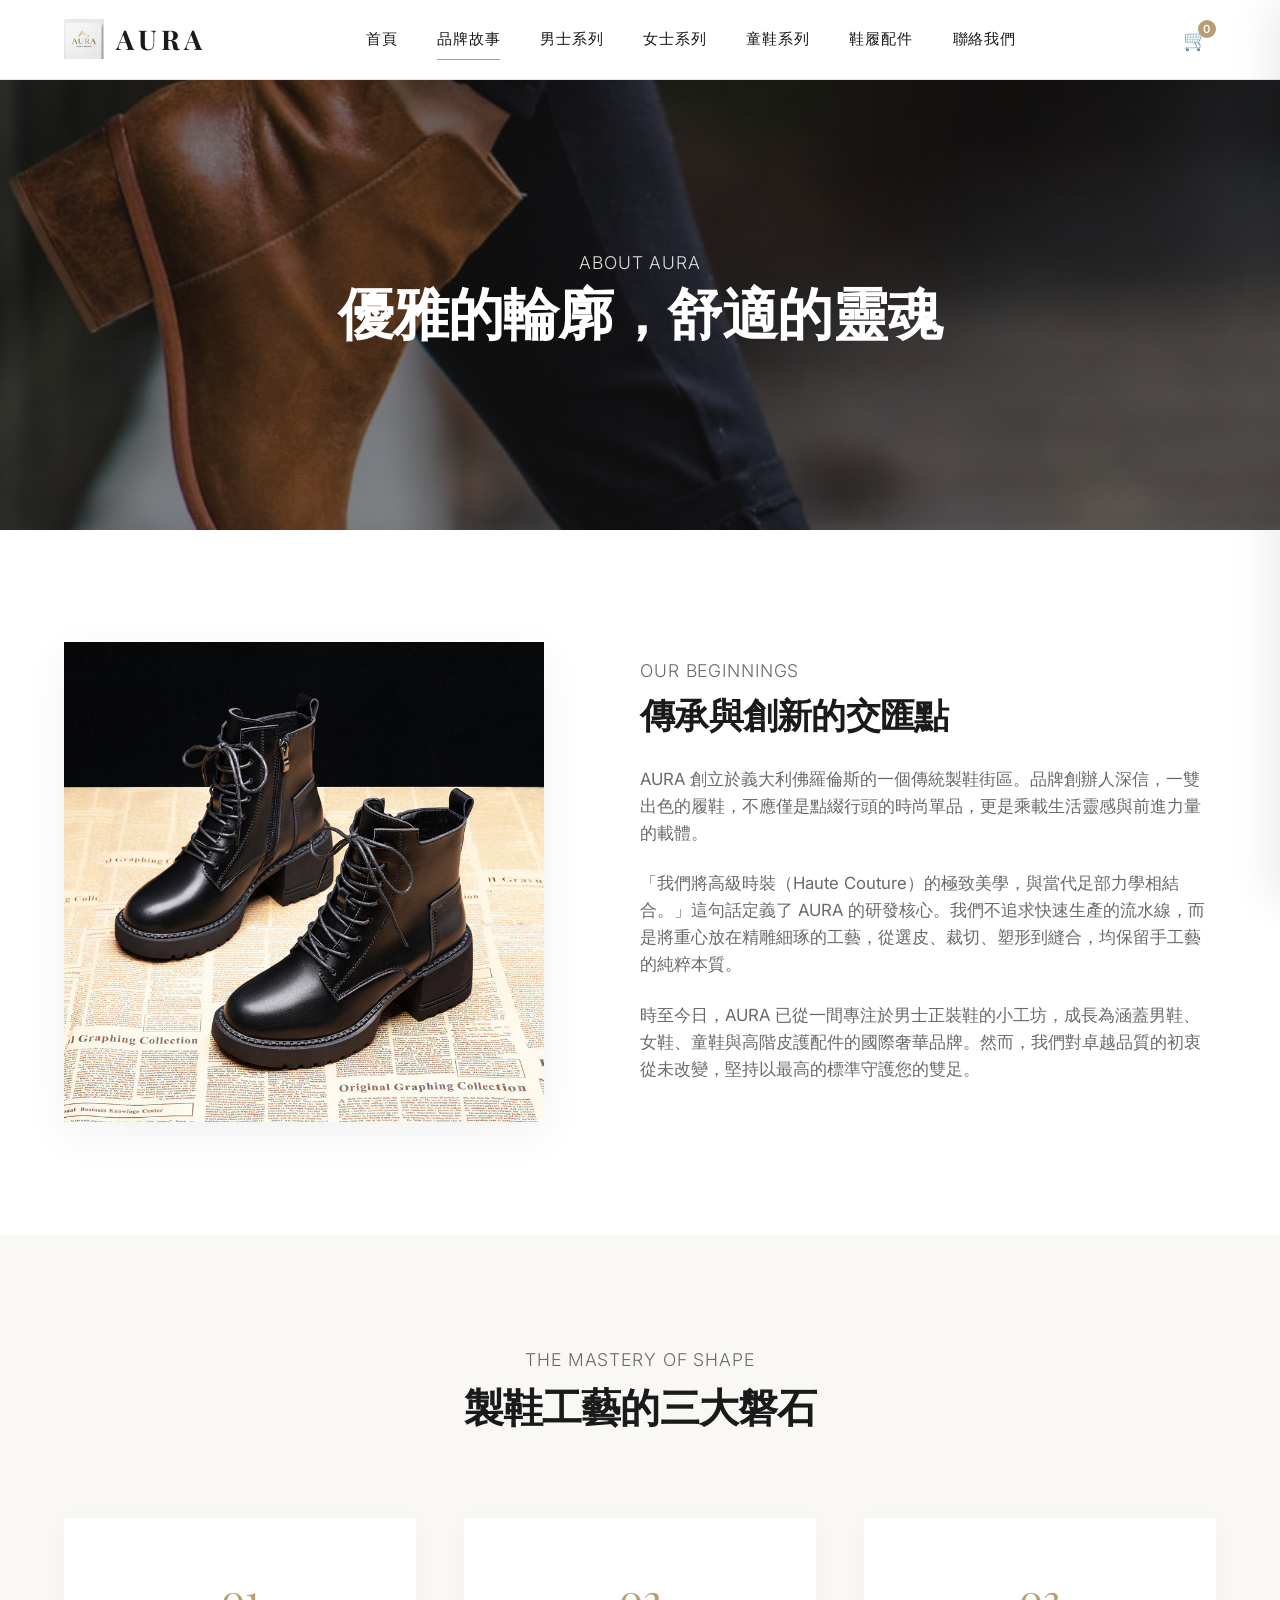
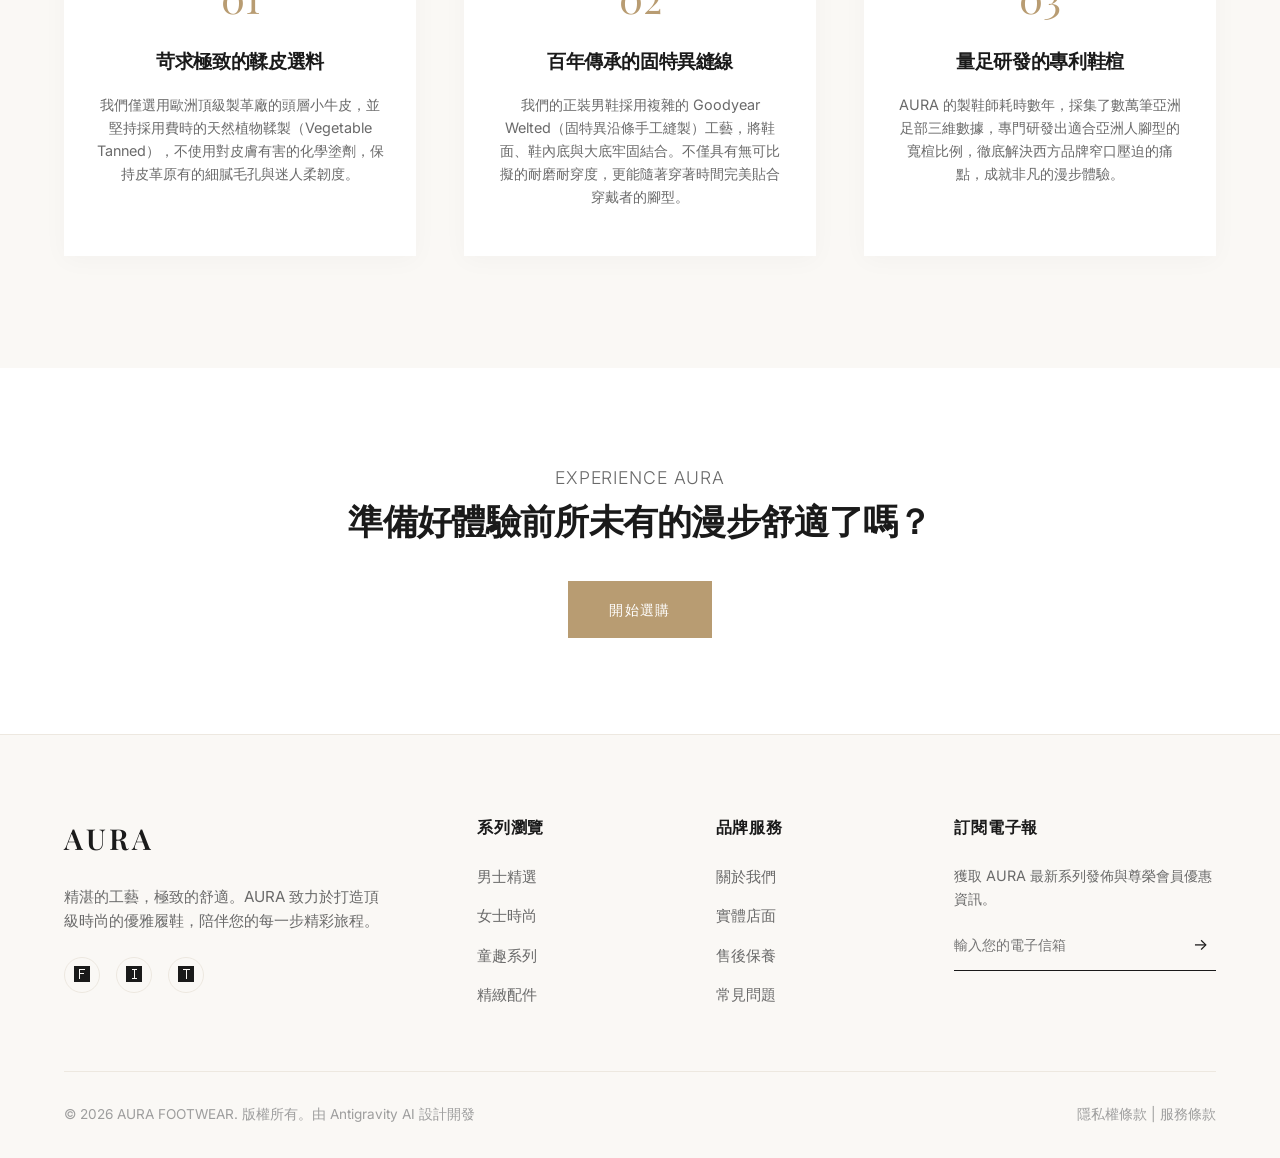
==== about.html @ c23b6985 "Add files via upload" ====
<!DOCTYPE html>
<html lang="zh-Hant">
<head>
  <meta charset="UTF-8">
  <meta name="viewport" content="width=device-width, initial-scale=1.0">
  <title>品牌故事 | AURA 頂級履鞋</title>
  <meta name="description" content="探索 AURA 的品牌故事與製鞋工藝。從極致細膩的皮料挑選，到義大利手工坊傳承數十載的手工縫線，AURA 始終如一地將優雅、精湛與舒適融入您的每一步中。">
  <link rel="stylesheet" href="css/style.css">
</head>
<body>

  <!-- Global Header injected by main.js -->
  <header id="globalHeader"></header>

  <!-- Main Content -->
  <main>
    <!-- About Hero Section -->
    <section class="about-hero" style="background-image: url('assets/products/men_4.png');">
      <div class="about-hero-content">
        <span class="subtitle" style="color: rgba(255,255,255,0.85);">ABOUT AURA</span>
        <h1 class="luxury-title" style="color: white; font-size: 3.5rem;">優雅的輪廓，舒適的靈魂</h1>
      </div>
    </section>

    <!-- Story Section -->
    <section class="section">
      <div class="story-section">
        <div class="story-img">
          <img src="assets/products/women_2.png" alt="AURA 手工坊工藝">
        </div>
        <div class="story-content">
          <span class="subtitle">OUR BEGINNINGS</span>
          <h2>傳承與創新的交匯點</h2>
          <p>
            AURA 創立於義大利佛羅倫斯的一個傳統製鞋街區。品牌創辦人深信，一雙出色的履鞋，不應僅是點綴行頭的時尚單品，更是乘載生活靈感與前進力量的載體。
          </p>
          <p>
            「我們將高級時裝（Haute Couture）的極致美學，與當代足部力學相結合。」這句話定義了 AURA 的研發核心。我們不追求快速生產的流水線，而是將重心放在精雕細琢的工藝，從選皮、裁切、塑形到縫合，均保留手工藝的純粹本質。
          </p>
          <p>
            時至今日，AURA 已從一間專注於男士正裝鞋的小工坊，成長為涵蓋男鞋、女鞋、童鞋與高階皮護配件的國際奢華品牌。然而，我們對卓越品質的初衷從未改變，堅持以最高的標準守護您的雙足。
          </p>
        </div>
      </div>
    </section>

    <!-- Craftsmanship Section -->
    <section class="section craftsmanship-section">
      <div class="section-header">
        <span class="subtitle">THE MASTERY OF SHAPE</span>
        <h2>製鞋工藝的三大磐石</h2>
      </div>
      <div class="craft-grid">
        <div class="craft-card">
          <div class="craft-num">01</div>
          <h3>苛求極致的鞣皮選料</h3>
          <p>
            我們僅選用歐洲頂級製革廠的頭層小牛皮，並堅持採用費時的天然植物鞣製（Vegetable Tanned），不使用對皮膚有害的化學塗劑，保持皮革原有的細膩毛孔與迷人柔韌度。
          </p>
        </div>
        <div class="craft-card">
          <div class="craft-num">02</div>
          <h3>百年傳承的固特異縫線</h3>
          <p>
            我們的正裝男鞋採用複雜的 Goodyear Welted（固特異沿條手工縫製）工藝，將鞋面、鞋內底與大底牢固結合。不僅具有無可比擬的耐磨耐穿度，更能隨著穿著時間完美貼合穿戴者的腳型。
          </p>
        </div>
        <div class="craft-card">
          <div class="craft-num">03</div>
          <h3>量足研發的專利鞋楦</h3>
          <p>
            AURA 的製鞋師耗時數年，採集了數萬筆亞洲足部三維數據，專門研發出適合亞洲人腳型的寬楦比例，徹底解決西方品牌窄口壓迫的痛點，成就非凡的漫步體驗。
          </p>
        </div>
      </div>
    </section>

    <!-- CTA Section -->
    <section class="section" style="text-align: center; padding: 6rem 2rem;">
      <span class="subtitle">EXPERIENCE AURA</span>
      <h2 style="font-size: 2.2rem; margin-bottom: 2rem;">準備好體驗前所未有的漫步舒適了嗎？</h2>
      <a href="men.html" class="btn btn-gold">開始選購</a>
    </section>
  </main>

  <!-- Global Footer injected by main.js -->
  <footer id="globalFooter"></footer>

  <!-- Shopping Cart drawer and modal container -->
  <div id="globalCart"></div>

  <!-- Loading Scripts -->
  <script src="js/data.js"></script>
  <script src="js/main.js"></script>
</body>
</html>
---- css/style.css ----
/* Import Google Fonts */
@import url('https://fonts.googleapis.com/css2?family=Inter:wght@300;400;500;600&family=Playfair+Display:ital,wght@0,400;0,600;0,700;1,400&display=swap');

/* CSS Custom Properties / Design Tokens */
:root {
  --bg-primary: #FFFFFF;
  --bg-secondary: #FAF8F5;
  --bg-tertiary: #F3EFE9;
  --text-primary: #1A1A1A;
  --text-secondary: #6A6A6A;
  --text-light: #9E9E9E;
  --accent-gold: #B89C72;
  --accent-gold-hover: #9E8259;
  --border-color: #EDE8E0;
  --success-color: #557A60;
  --shadow-light: 0 4px 24px rgba(0, 0, 0, 0.03);
  --shadow-medium: 0 12px 40px rgba(26, 26, 26, 0.06);
  --font-serif: 'Playfair Display', Georgia, serif;
  --font-sans: 'Inter', system-ui, -apple-system, sans-serif;
  --transition-smooth: all 0.5s cubic-bezier(0.16, 1, 0.3, 1);
  --transition-fast: all 0.25s ease;
  --header-height: 80px;
}

/* Reset & Base Styles */
* {
  box-sizing: border-box;
  margin: 0;
  padding: 0;
}

html {
  scroll-behavior: smooth;
}

body {
  font-family: var(--font-sans);
  background-color: var(--bg-primary);
  color: var(--text-primary);
  line-height: 1.6;
  -webkit-font-smoothing: antialiased;
  overflow-x: hidden;
}

a {
  color: inherit;
  text-decoration: none;
  transition: var(--transition-fast);
}

img {
  max-width: 100%;
  height: auto;
  display: block;
}

ul {
  list-style: none;
}

button, input, textarea, select {
  font-family: inherit;
  font-size: inherit;
  color: inherit;
  border: none;
  background: none;
  outline: none;
}

button {
  cursor: pointer;
}

/* Typography Utility */
h1, h2, h3, h4, h5, h6 {
  font-family: var(--font-serif);
  font-weight: 600;
  letter-spacing: -0.02em;
}

.luxury-title {
  font-family: var(--font-serif);
  font-size: clamp(2rem, 5vw, 3.5rem);
  line-height: 1.2;
  margin-bottom: 1rem;
}

.subtitle {
  font-family: var(--font-sans);
  font-weight: 300;
  color: var(--text-secondary);
  font-size: 1.1rem;
  letter-spacing: 0.05em;
  text-transform: uppercase;
}

/* Custom Scrollbar */
::-webkit-scrollbar {
  width: 8px;
}
::-webkit-scrollbar-track {
  background: var(--bg-secondary);
}
::-webkit-scrollbar-thumb {
  background: var(--border-color);
  border-radius: 4px;
}
::-webkit-scrollbar-thumb:hover {
  background: var(--accent-gold);
}

/* Global Layout Header */
header {
  position: fixed;
  top: 0;
  left: 0;
  width: 100%;
  height: var(--header-height);
  background-color: rgba(255, 255, 255, 0.85);
  backdrop-filter: blur(12px);
  -webkit-backdrop-filter: blur(12px);
  border-bottom: 1px solid var(--border-color);
  z-index: 1000;
  display: flex;
  justify-content: space-between;
  align-items: center;
  padding: 0 4rem;
  transition: var(--transition-smooth);
}

header.scrolled {
  height: 70px;
  box-shadow: var(--shadow-light);
}

.logo a {
  display: flex;
  align-items: center;
  gap: 0.75rem;
}

.logo img {
  height: 40px;
  width: auto;
  object-fit: contain;
}

.logo-text {
  font-family: var(--font-serif);
  font-size: 1.7rem;
  font-weight: 700;
  letter-spacing: 0.15em;
  color: var(--text-primary);
}

.nav-links {
  display: flex;
  gap: 2.5rem;
}

.nav-links a {
  font-size: 0.95rem;
  font-weight: 500;
  letter-spacing: 0.05em;
  color: var(--text-primary);
  position: relative;
  padding: 0.5rem 0;
}

.nav-links a::after {
  content: '';
  position: absolute;
  bottom: 0;
  left: 0;
  width: 0;
  height: 1px;
  background-color: var(--accent-gold);
  transition: var(--transition-fast);
}

.nav-links a:hover::after,
.nav-links a.active::after {
  width: 100%;
}

.nav-links a:hover {
  color: var(--accent-gold);
}

.header-icons {
  display: flex;
  align-items: center;
  gap: 1.5rem;
}

.icon-btn {
  font-size: 1.25rem;
  position: relative;
  padding: 0.5rem;
  transition: var(--transition-fast);
}

.icon-btn:hover {
  color: var(--accent-gold);
  transform: translateY(-2px);
}

.cart-count {
  position: absolute;
  top: 0;
  right: 0;
  background-color: var(--accent-gold);
  color: var(--bg-primary);
  font-size: 0.7rem;
  font-weight: 600;
  width: 18px;
  height: 18px;
  border-radius: 50%;
  display: flex;
  align-items: center;
  justify-content: center;
}

/* Mobile Menu Button */
.menu-toggle {
  display: none;
  font-size: 1.5rem;
}

/* Footer Section */
footer {
  background-color: var(--bg-secondary);
  border-top: 1px solid var(--border-color);
  padding: 5rem 4rem 2rem;
}

.footer-grid {
  display: grid;
  grid-template-columns: 2fr 1fr 1fr 1.5fr;
  gap: 4rem;
  margin-bottom: 4rem;
}

.footer-brand h3 {
  font-size: 1.8rem;
  letter-spacing: 0.1em;
  margin-bottom: 1.5rem;
}

.footer-brand p {
  color: var(--text-secondary);
  font-size: 0.95rem;
  max-width: 320px;
  margin-bottom: 1.5rem;
}

.footer-socials {
  display: flex;
  gap: 1rem;
}

.social-link {
  width: 36px;
  height: 36px;
  border-radius: 50%;
  border: 1px solid var(--border-color);
  display: flex;
  align-items: center;
  justify-content: center;
  font-size: 1rem;
  transition: var(--transition-fast);
}

.social-link:hover {
  background-color: var(--accent-gold);
  color: var(--bg-primary);
  border-color: var(--accent-gold);
  transform: translateY(-3px);
}

.footer-col h4 {
  font-family: var(--font-sans);
  font-size: 1rem;
  font-weight: 600;
  letter-spacing: 0.05em;
  margin-bottom: 1.5rem;
  text-transform: uppercase;
}

.footer-col ul {
  display: flex;
  flex-direction: column;
  gap: 0.85rem;
}

.footer-col a {
  color: var(--text-secondary);
  font-size: 0.95rem;
}

.footer-col a:hover {
  color: var(--accent-gold);
  padding-left: 5px;
}

.newsletter-form {
  display: flex;
  margin-top: 1rem;
  border-bottom: 1px solid var(--text-primary);
  padding-bottom: 0.5rem;
}

.newsletter-form input {
  flex-grow: 1;
  font-size: 0.9rem;
  padding: 0.5rem 0;
}

.newsletter-submit {
  font-size: 1rem;
  padding: 0.5rem;
  transition: var(--transition-fast);
}

.newsletter-submit:hover {
  color: var(--accent-gold);
  transform: translateX(3px);
}

.footer-bottom {
  border-top: 1px solid var(--border-color);
  padding-top: 2rem;
  display: flex;
  justify-content: space-between;
  align-items: center;
  color: var(--text-light);
  font-size: 0.85rem;
}

/* Page Containers */
main {
  margin-top: var(--header-height);
  min-height: calc(100vh - var(--header-height) - 400px);
}

/* Home Page Hero Section */
.hero-slider {
  position: relative;
  height: 85vh;
  overflow: hidden;
  background-color: var(--bg-secondary);
}

.hero-slide {
  position: absolute;
  top: 0;
  left: 0;
  width: 100%;
  height: 100%;
  display: flex;
  align-items: center;
  padding: 0 8rem;
  opacity: 0;
  transition: opacity 1s cubic-bezier(0.16, 1, 0.3, 1);
  z-index: 1;
}

.hero-slide.active {
  opacity: 1;
  z-index: 2;
}

.hero-content {
  max-width: 600px;
  z-index: 10;
  transform: translateY(30px);
  transition: transform 1s ease 0.3s;
}

.hero-slide.active .hero-content {
  transform: translateY(0);
}

.hero-content .subtitle {
  margin-bottom: 1.5rem;
}

.hero-content h1 {
  margin-bottom: 2rem;
  font-size: clamp(2.5rem, 6vw, 4.5rem);
  line-height: 1.1;
}

.hero-image-wrapper {
  position: absolute;
  top: 0;
  right: 0;
  width: 55%;
  height: 100%;
  overflow: hidden;
}

.hero-image-wrapper::after {
  content: '';
  position: absolute;
  top: 0;
  left: 0;
  width: 100%;
  height: 100%;
  background: linear-gradient(90deg, var(--bg-secondary) 0%, rgba(250, 248, 245, 0) 40%);
}

.hero-image-wrapper img {
  width: 100%;
  height: 100%;
  object-fit: cover;
  transform: scale(1.15);
  transition: transform 10s ease;
}

.hero-slide.active .hero-image-wrapper img {
  transform: scale(1);
}

/* Button Component */
.btn {
  display: inline-flex;
  align-items: center;
  justify-content: center;
  padding: 1rem 2.5rem;
  font-weight: 500;
  font-size: 0.9rem;
  letter-spacing: 0.1em;
  text-transform: uppercase;
  border: 1px solid var(--text-primary);
  background-color: var(--text-primary);
  color: var(--bg-primary);
  transition: var(--transition-smooth);
  position: relative;
  overflow: hidden;
  z-index: 1;
}

.btn:hover {
  color: var(--text-primary);
  background-color: transparent;
}

.btn-secondary {
  background-color: transparent;
  color: var(--text-primary);
  border-color: var(--text-primary);
}

.btn-secondary:hover {
  background-color: var(--text-primary);
  color: var(--bg-primary);
}

.btn-gold {
  background-color: var(--accent-gold);
  border-color: var(--accent-gold);
  color: var(--bg-primary);
}

.btn-gold:hover {
  color: var(--accent-gold);
  background-color: transparent;
}

/* Section Layout */
.section {
  padding: 7rem 4rem;
}

.section-bg {
  background-color: var(--bg-secondary);
}

.section-header {
  text-align: center;
  max-width: 700px;
  margin: 0 auto 5rem;
}

.section-header .subtitle {
  margin-bottom: 1rem;
}

.section-header h2 {
  font-size: 2.5rem;
}

/* Category grid on homepage */
.category-promo-grid {
  display: grid;
  grid-template-columns: repeat(2, 1fr);
  gap: 2.5rem;
}

.category-promo-card {
  position: relative;
  height: 550px;
  overflow: hidden;
  display: flex;
  align-items: flex-end;
  padding: 3.5rem;
}

.category-promo-card img {
  position: absolute;
  top: 0;
  left: 0;
  width: 100%;
  height: 100%;
  object-fit: cover;
  transition: var(--transition-smooth);
}

.category-promo-card::after {
  content: '';
  position: absolute;
  top: 0;
  left: 0;
  width: 100%;
  height: 100%;
  background: linear-gradient(180deg, rgba(26, 26, 26, 0) 40%, rgba(26, 26, 26, 0.7) 100%);
  z-index: 2;
}

.category-promo-info {
  position: relative;
  z-index: 10;
  color: var(--bg-primary);
}

.category-promo-info h3 {
  font-size: 2.2rem;
  margin-bottom: 0.5rem;
}

.category-promo-info p {
  font-size: 0.95rem;
  font-weight: 300;
  margin-bottom: 1.5rem;
  opacity: 0.9;
}

.category-promo-link {
  font-size: 0.9rem;
  font-weight: 600;
  letter-spacing: 0.1em;
  text-transform: uppercase;
  display: inline-flex;
  align-items: center;
  gap: 0.5rem;
  border-bottom: 1px solid var(--bg-primary);
  padding-bottom: 0.25rem;
}

.category-promo-card:hover img {
  transform: scale(1.05);
}

.category-promo-card:hover .category-promo-link {
  color: var(--accent-gold);
  border-color: var(--accent-gold);
}

/* Feature grid */
.features-grid {
  display: grid;
  grid-template-columns: repeat(4, 1fr);
  gap: 3rem;
}

.feature-item {
  text-align: center;
  padding: 1rem;
}

.feature-icon {
  font-size: 2.5rem;
  color: var(--accent-gold);
  margin-bottom: 1.5rem;
}

.feature-item h3 {
  font-family: var(--font-sans);
  font-size: 1.1rem;
  font-weight: 600;
  margin-bottom: 1rem;
}

.feature-item p {
  color: var(--text-secondary);
  font-size: 0.9rem;
}

/* Product list / Grid Component */
.products-grid {
  display: grid;
  grid-template-columns: repeat(4, 1fr);
  gap: 2.5rem;
}

/* Product Card */
.product-card {
  background-color: var(--bg-primary);
  transition: var(--transition-smooth);
}

.product-image {
  position: relative;
  background-color: var(--bg-secondary);
  aspect-ratio: 1 / 1;
  overflow: hidden;
  margin-bottom: 1.5rem;
}

.product-image img {
  width: 100%;
  height: 100%;
  object-fit: cover;
  transition: var(--transition-smooth);
}

.product-badge {
  position: absolute;
  top: 1rem;
  left: 1rem;
  background-color: var(--accent-gold);
  color: var(--bg-primary);
  font-size: 0.75rem;
  font-weight: 600;
  padding: 0.25rem 0.75rem;
  letter-spacing: 0.05em;
  text-transform: uppercase;
}

.product-actions {
  position: absolute;
  bottom: 0;
  left: 0;
  width: 100%;
  background: rgba(255, 255, 255, 0.9);
  backdrop-filter: blur(8px);
  padding: 1rem;
  display: flex;
  gap: 0.5rem;
  transform: translateY(100%);
  transition: var(--transition-smooth);
}

.product-card:hover .product-actions {
  transform: translateY(0);
}

.product-card:hover .product-image img {
  transform: scale(1.06);
}

.action-btn {
  flex-grow: 1;
  padding: 0.75rem;
  font-size: 0.8rem;
  font-weight: 600;
  letter-spacing: 0.05em;
  text-transform: uppercase;
  border: 1px solid var(--text-primary);
  transition: var(--transition-fast);
}

.action-btn.quick-add {
  background-color: var(--text-primary);
  color: var(--bg-primary);
}

.action-btn.quick-add:hover {
  background-color: var(--accent-gold);
  border-color: var(--accent-gold);
}

.action-btn.quick-view {
  background-color: transparent;
  color: var(--text-primary);
}

.action-btn.quick-view:hover {
  background-color: var(--text-primary);
  color: var(--bg-primary);
}

.product-info {
  display: flex;
  flex-direction: column;
  gap: 0.25rem;
}

.product-category {
  font-size: 0.8rem;
  color: var(--text-light);
  text-transform: uppercase;
  letter-spacing: 0.05em;
}

.product-name {
  font-family: var(--font-sans);
  font-size: 1.05rem;
  font-weight: 600;
  color: var(--text-primary);
  white-space: nowrap;
  overflow: hidden;
  text-overflow: ellipsis;
}

.product-name a:hover {
  color: var(--accent-gold);
}

.product-price {
  font-family: var(--font-serif);
  font-size: 1.15rem;
  color: var(--text-primary);
  font-weight: 600;
  margin-top: 0.25rem;
}

/* Category Filter Bar */
.filter-bar {
  display: flex;
  justify-content: space-between;
  align-items: center;
  border-bottom: 1px solid var(--border-color);
  padding-bottom: 1.5rem;
  margin-bottom: 3.5rem;
}

.category-title h1 {
  font-size: 2.2rem;
}

.filter-controls {
  display: flex;
  align-items: center;
  gap: 2rem;
}

.sort-select {
  border: 1px solid var(--border-color);
  padding: 0.5rem 2rem 0.5rem 1rem;
  font-size: 0.9rem;
  border-radius: 0;
  cursor: pointer;
  background-image: url("data:image/svg+xml;utf8,<svg xmlns='http://www.w3.org/2000/svg' width='10' height='6' fill='none'><path stroke='%231A1A1A' stroke-linecap='round' stroke-linejoin='round' d='m1 1 4 4 4-4'/></svg>");
  background-repeat: no-repeat;
  background-position: right 12px center;
  background-size: 10px;
  -webkit-appearance: none;
}

.product-count {
  color: var(--text-secondary);
  font-size: 0.95rem;
}

/* Shopping Cart Drawer */
.cart-drawer {
  position: fixed;
  top: 0;
  right: 0;
  width: 450px;
  height: 100%;
  background-color: var(--bg-primary);
  box-shadow: -10px 0 40px rgba(0, 0, 0, 0.08);
  z-index: 2000;
  transform: translateX(100%);
  transition: var(--transition-smooth);
  display: flex;
  flex-direction: column;
}

.cart-drawer.open {
  transform: translateX(0);
}

.cart-overlay {
  position: fixed;
  top: 0;
  left: 0;
  width: 100%;
  height: 100%;
  background-color: rgba(26, 26, 26, 0.4);
  z-index: 1999;
  opacity: 0;
  pointer-events: none;
  transition: var(--transition-fast);
}

.cart-overlay.open {
  opacity: 1;
  pointer-events: auto;
}

.cart-header {
  padding: 2rem;
  border-bottom: 1px solid var(--border-color);
  display: flex;
  justify-content: space-between;
  align-items: center;
}

.cart-header h2 {
  font-family: var(--font-sans);
  font-size: 1.3rem;
  font-weight: 600;
}

.close-cart {
  font-size: 1.5rem;
  color: var(--text-primary);
  transition: var(--transition-fast);
}

.close-cart:hover {
  color: var(--accent-gold);
  transform: rotate(90deg);
}

.cart-items-container {
  flex-grow: 1;
  overflow-y: auto;
  padding: 2rem;
  display: flex;
  flex-direction: column;
  gap: 1.5rem;
}

.cart-empty-message {
  text-align: center;
  color: var(--text-light);
  margin-top: 4rem;
}

.cart-empty-icon {
  font-size: 3rem;
  margin-bottom: 1rem;
  color: var(--border-color);
}

.cart-item {
  display: flex;
  gap: 1rem;
  border-bottom: 1px solid var(--border-color);
  padding-bottom: 1.5rem;
}

.cart-item:last-child {
  border-bottom: none;
}

.cart-item-img {
  width: 80px;
  height: 80px;
  background-color: var(--bg-secondary);
  object-fit: cover;
}

.cart-item-details {
  flex-grow: 1;
  display: flex;
  flex-direction: column;
}

.cart-item-name {
  font-weight: 600;
  font-size: 0.95rem;
  margin-bottom: 0.25rem;
}

.cart-item-meta {
  font-size: 0.85rem;
  color: var(--text-light);
  margin-bottom: 0.5rem;
}

.cart-item-bottom {
  display: flex;
  justify-content: space-between;
  align-items: center;
  margin-top: auto;
}

.qty-control {
  display: flex;
  align-items: center;
  border: 1px solid var(--border-color);
}

.qty-btn {
  padding: 0.25rem 0.6rem;
  font-size: 0.8rem;
  transition: var(--transition-fast);
}

.qty-btn:hover {
  background-color: var(--bg-secondary);
  color: var(--accent-gold);
}

.qty-val {
  padding: 0.25rem 0.6rem;
  font-size: 0.85rem;
  min-width: 25px;
  text-align: center;
}

.cart-item-price {
  font-weight: 600;
  font-family: var(--font-serif);
}

.remove-cart-item {
  font-size: 0.85rem;
  color: var(--text-light);
  text-decoration: underline;
  transition: var(--transition-fast);
}

.remove-cart-item:hover {
  color: #C0392B;
}

.cart-footer {
  padding: 2rem;
  border-top: 1px solid var(--border-color);
  background-color: var(--bg-secondary);
}

.cart-summary-row {
  display: flex;
  justify-content: space-between;
  margin-bottom: 1.5rem;
  font-size: 1.1rem;
}

.cart-summary-row span:last-child {
  font-family: var(--font-serif);
  font-weight: 600;
  font-size: 1.25rem;
}

.checkout-btn {
  width: 100%;
}

/* Product Detail Page */
.product-detail-container {
  display: grid;
  grid-template-columns: 1.2fr 1fr;
  gap: 5rem;
  padding: 4rem;
}

.product-gallery {
  background-color: var(--bg-secondary);
  overflow: hidden;
}

.product-gallery img {
  width: 100%;
  height: auto;
  aspect-ratio: 1 / 1;
  object-fit: cover;
}

.product-meta-details {
  display: flex;
  flex-direction: column;
  gap: 1.5rem;
}

.detail-category {
  font-size: 0.85rem;
  color: var(--accent-gold);
  font-weight: 600;
  letter-spacing: 0.1em;
  text-transform: uppercase;
}

.detail-name {
  font-size: clamp(2rem, 4vw, 2.8rem);
  line-height: 1.2;
}

.detail-english {
  font-size: 1.2rem;
  color: var(--text-secondary);
  margin-top: -1rem;
  font-weight: 300;
  border-bottom: 1px solid var(--border-color);
  padding-bottom: 1.5rem;
}

.detail-price {
  font-family: var(--font-serif);
  font-size: 1.8rem;
  font-weight: 600;
}

.detail-description {
  color: var(--text-secondary);
  line-height: 1.8;
  font-size: 1rem;
}

.detail-size-section {
  display: flex;
  flex-direction: column;
  gap: 0.75rem;
}

.size-label {
  font-weight: 600;
  font-size: 0.9rem;
  text-transform: uppercase;
  letter-spacing: 0.05em;
  display: flex;
  justify-content: space-between;
}

.size-selector {
  display: flex;
  flex-wrap: wrap;
  gap: 0.75rem;
}

.size-option {
  border: 1px solid var(--border-color);
  min-width: 46px;
  height: 46px;
  display: flex;
  align-items: center;
  justify-content: center;
  font-size: 0.9rem;
  transition: var(--transition-fast);
}

.size-option:hover {
  border-color: var(--text-primary);
  color: var(--accent-gold);
}

.size-option.selected {
  background-color: var(--text-primary);
  color: var(--bg-primary);
  border-color: var(--text-primary);
}

.detail-actions {
  display: flex;
  gap: 1rem;
  margin-top: 1rem;
}

.detail-qty {
  width: 120px;
  display: flex;
  align-items: center;
  border: 1px solid var(--text-primary);
  justify-content: space-between;
}

.detail-qty button {
  width: 35px;
  height: 100%;
  font-size: 1rem;
}

.detail-qty input {
  width: 50px;
  text-align: center;
  font-weight: 600;
}

.detail-add-btn {
  flex-grow: 1;
}

.specs-list {
  border-top: 1px solid var(--border-color);
  padding-top: 2rem;
  margin-top: 1rem;
  display: flex;
  flex-direction: column;
  gap: 0.5rem;
}

.spec-item {
  font-size: 0.9rem;
  color: var(--text-secondary);
}

/* Company / About Page */
.about-hero {
  height: 50vh;
  position: relative;
  display: flex;
  align-items: center;
  justify-content: center;
  text-align: center;
  color: var(--bg-primary);
  background-size: cover;
  background-position: center;
}

.about-hero::after {
  content: '';
  position: absolute;
  top: 0;
  left: 0;
  width: 100%;
  height: 100%;
  background: rgba(26, 26, 26, 0.5);
  z-index: 1;
}

.about-hero-content {
  position: relative;
  z-index: 10;
}

.story-section {
  display: grid;
  grid-template-columns: 1fr 1.2fr;
  gap: 6rem;
  align-items: center;
}

.story-img img {
  box-shadow: var(--shadow-medium);
}

.story-content h2 {
  font-size: 2.2rem;
  margin-bottom: 1.5rem;
}

.story-content p {
  color: var(--text-secondary);
  font-size: 1.05rem;
  margin-bottom: 1.5rem;
}

.craftsmanship-section {
  text-align: center;
  background-color: var(--bg-secondary);
}

.craft-grid {
  display: grid;
  grid-template-columns: repeat(3, 1fr);
  gap: 3rem;
  margin-top: 4rem;
}

.craft-card {
  background-color: var(--bg-primary);
  padding: 3rem 2rem;
  border-radius: 0;
  box-shadow: var(--shadow-light);
  transition: var(--transition-smooth);
}

.craft-card:hover {
  transform: translateY(-5px);
  box-shadow: var(--shadow-medium);
}

.craft-num {
  font-family: var(--font-serif);
  font-size: 2.5rem;
  color: var(--accent-gold);
  margin-bottom: 1rem;
}

.craft-card h3 {
  font-family: var(--font-sans);
  font-size: 1.2rem;
  font-weight: 600;
  margin-bottom: 1rem;
}

.craft-card p {
  color: var(--text-secondary);
  font-size: 0.9rem;
}

/* Contact Us Page */
.contact-container {
  display: grid;
  grid-template-columns: 1fr 1fr;
  gap: 6rem;
  padding: 4rem;
}

.contact-info-col {
  display: flex;
  flex-direction: column;
  gap: 2.5rem;
}

.contact-info-col h2 {
  font-size: 2.2rem;
}

.contact-intro {
  color: var(--text-secondary);
  font-size: 1.05rem;
}

.contact-details {
  display: flex;
  flex-direction: column;
  gap: 1.5rem;
}

.contact-detail-item {
  display: flex;
  gap: 1.5rem;
}

.contact-icon {
  font-size: 1.5rem;
  color: var(--accent-gold);
  width: 25px;
}

.contact-text h4 {
  font-family: var(--font-sans);
  font-size: 1rem;
  font-weight: 600;
  margin-bottom: 0.25rem;
}

.contact-text p {
  color: var(--text-secondary);
  font-size: 0.95rem;
}

.contact-map-mock {
  height: 250px;
  background-color: var(--bg-tertiary);
  border: 1px solid var(--border-color);
  position: relative;
  display: flex;
  align-items: center;
  justify-content: center;
  color: var(--text-secondary);
  font-size: 0.9rem;
}

.contact-map-mock::before {
  content: '';
  position: absolute;
  top: 0;
  left: 0;
  width: 100%;
  height: 100%;
  opacity: 0.15;
  background-image: radial-gradient(var(--text-primary) 1px, transparent 0);
  background-size: 24px 24px;
}

.contact-form-col {
  background-color: var(--bg-secondary);
  padding: 4rem;
  box-shadow: var(--shadow-light);
}

.contact-form-col h3 {
  font-size: 1.8rem;
  margin-bottom: 2rem;
}

.form-group {
  margin-bottom: 1.5rem;
}

.form-group label {
  display: block;
  font-size: 0.85rem;
  font-weight: 600;
  text-transform: uppercase;
  letter-spacing: 0.05em;
  margin-bottom: 0.5rem;
}

.form-control {
  width: 100%;
  padding: 0.9rem 1rem;
  background-color: var(--bg-primary);
  border: 1px solid var(--border-color);
  font-size: 0.95rem;
  border-radius: 0;
  transition: var(--transition-fast);
}

.form-control:focus {
  border-color: var(--accent-gold);
  box-shadow: 0 0 0 3px rgba(184, 156, 114, 0.1);
}

textarea.form-control {
  resize: vertical;
  min-height: 120px;
}

.submit-btn {
  width: 100%;
}

.form-success-message {
  display: none;
  background-color: rgba(85, 122, 96, 0.1);
  border: 1px solid var(--success-color);
  color: var(--success-color);
  padding: 1rem;
  margin-top: 1.5rem;
  font-weight: 500;
  text-align: center;
}

/* Quick View Modal */
.modal {
  position: fixed;
  top: 0;
  left: 0;
  width: 100%;
  height: 100%;
  z-index: 3000;
  display: none;
  align-items: center;
  justify-content: center;
  padding: 2rem;
}

.modal.open {
  display: flex;
}

.modal-overlay {
  position: fixed;
  top: 0;
  left: 0;
  width: 100%;
  height: 100%;
  background-color: rgba(26, 26, 26, 0.6);
  z-index: 3001;
}

.modal-content {
  position: relative;
  background-color: var(--bg-primary);
  width: 1000px;
  max-width: 100%;
  max-height: 90vh;
  z-index: 3002;
  box-shadow: 0 20px 60px rgba(0, 0, 0, 0.15);
  display: grid;
  grid-template-columns: 1fr 1fr;
  overflow-y: auto;
}

.close-modal {
  position: absolute;
  top: 1.5rem;
  right: 1.5rem;
  font-size: 1.8rem;
  z-index: 3005;
  color: var(--text-primary);
  transition: var(--transition-fast);
}

.close-modal:hover {
  color: var(--accent-gold);
  transform: rotate(90deg);
}

.modal-image {
  background-color: var(--bg-secondary);
  display: flex;
  align-items: center;
  justify-content: center;
}

.modal-image img {
  width: 100%;
  height: 100%;
  object-fit: cover;
}

.modal-info {
  padding: 3.5rem;
  display: flex;
  flex-direction: column;
  gap: 1.5rem;
  justify-content: center;
}

/* Responsive Styles */
@media (max-width: 1200px) {
  header {
    padding: 0 2rem;
  }
  .products-grid {
    grid-template-columns: repeat(3, 1fr);
  }
  .footer-grid {
    grid-template-columns: repeat(2, 1fr);
    gap: 3rem;
  }
  .product-detail-container {
    gap: 3rem;
  }
}

@media (max-width: 992px) {
  header {
    height: 70px;
  }
  .nav-links {
    display: none; /* Controlled via mobile menu class */
  }
  .menu-toggle {
    display: block;
  }
  
  .hero-slide {
    padding: 0 4rem;
  }
  .hero-image-wrapper {
    width: 100%;
    opacity: 0.25;
  }
  .hero-image-wrapper::after {
    background: none;
  }
  .hero-content {
    max-width: 100%;
    position: relative;
    z-index: 20;
  }
  
  .category-promo-grid {
    grid-template-columns: 1fr;
  }
  .category-promo-card {
    height: 450px;
  }
  
  .features-grid {
    grid-template-columns: repeat(2, 1fr);
  }
  
  .product-detail-container {
    grid-template-columns: 1fr;
    padding: 2rem;
  }
  
  .story-section {
    grid-template-columns: 1fr;
    gap: 3rem;
  }
  .craft-grid {
    grid-template-columns: 1fr;
    gap: 2rem;
  }
  
  .contact-container {
    grid-template-columns: 1fr;
    gap: 4rem;
    padding: 2rem;
  }
  .contact-form-col {
    padding: 2.5rem;
  }
  .modal-content {
    grid-template-columns: 1fr;
  }
  .modal-info {
    padding: 2rem;
  }
}

@media (max-width: 768px) {
  .products-grid {
    grid-template-columns: repeat(2, 1fr);
    gap: 1.5rem;
  }
  .section {
    padding: 4rem 2rem;
  }
  footer {
    padding: 4rem 2rem 2rem;
  }
  .footer-grid {
    grid-template-columns: 1fr;
    gap: 2.5rem;
  }
  .footer-bottom {
    flex-direction: column;
    gap: 1rem;
    text-align: center;
  }
  .cart-drawer {
    width: 100%;
  }
  .filter-bar {
    flex-direction: column;
    align-items: flex-start;
    gap: 1rem;
  }
}

@media (max-width: 480px) {
  .products-grid {
    grid-template-columns: 1fr;
  }
  .hero-slide {
    padding: 0 2rem;
  }
  .features-grid {
    grid-template-columns: 1fr;
  }
}

/* Extra utility class for mobile menu display */
.nav-links.mobile-open {
  display: flex;
  flex-direction: column;
  position: absolute;
  top: 100%;
  left: 0;
  width: 100%;
  background-color: var(--bg-primary);
  border-bottom: 1px solid var(--border-color);
  padding: 2rem;
  gap: 1.5rem;
  box-shadow: var(--shadow-medium);
}
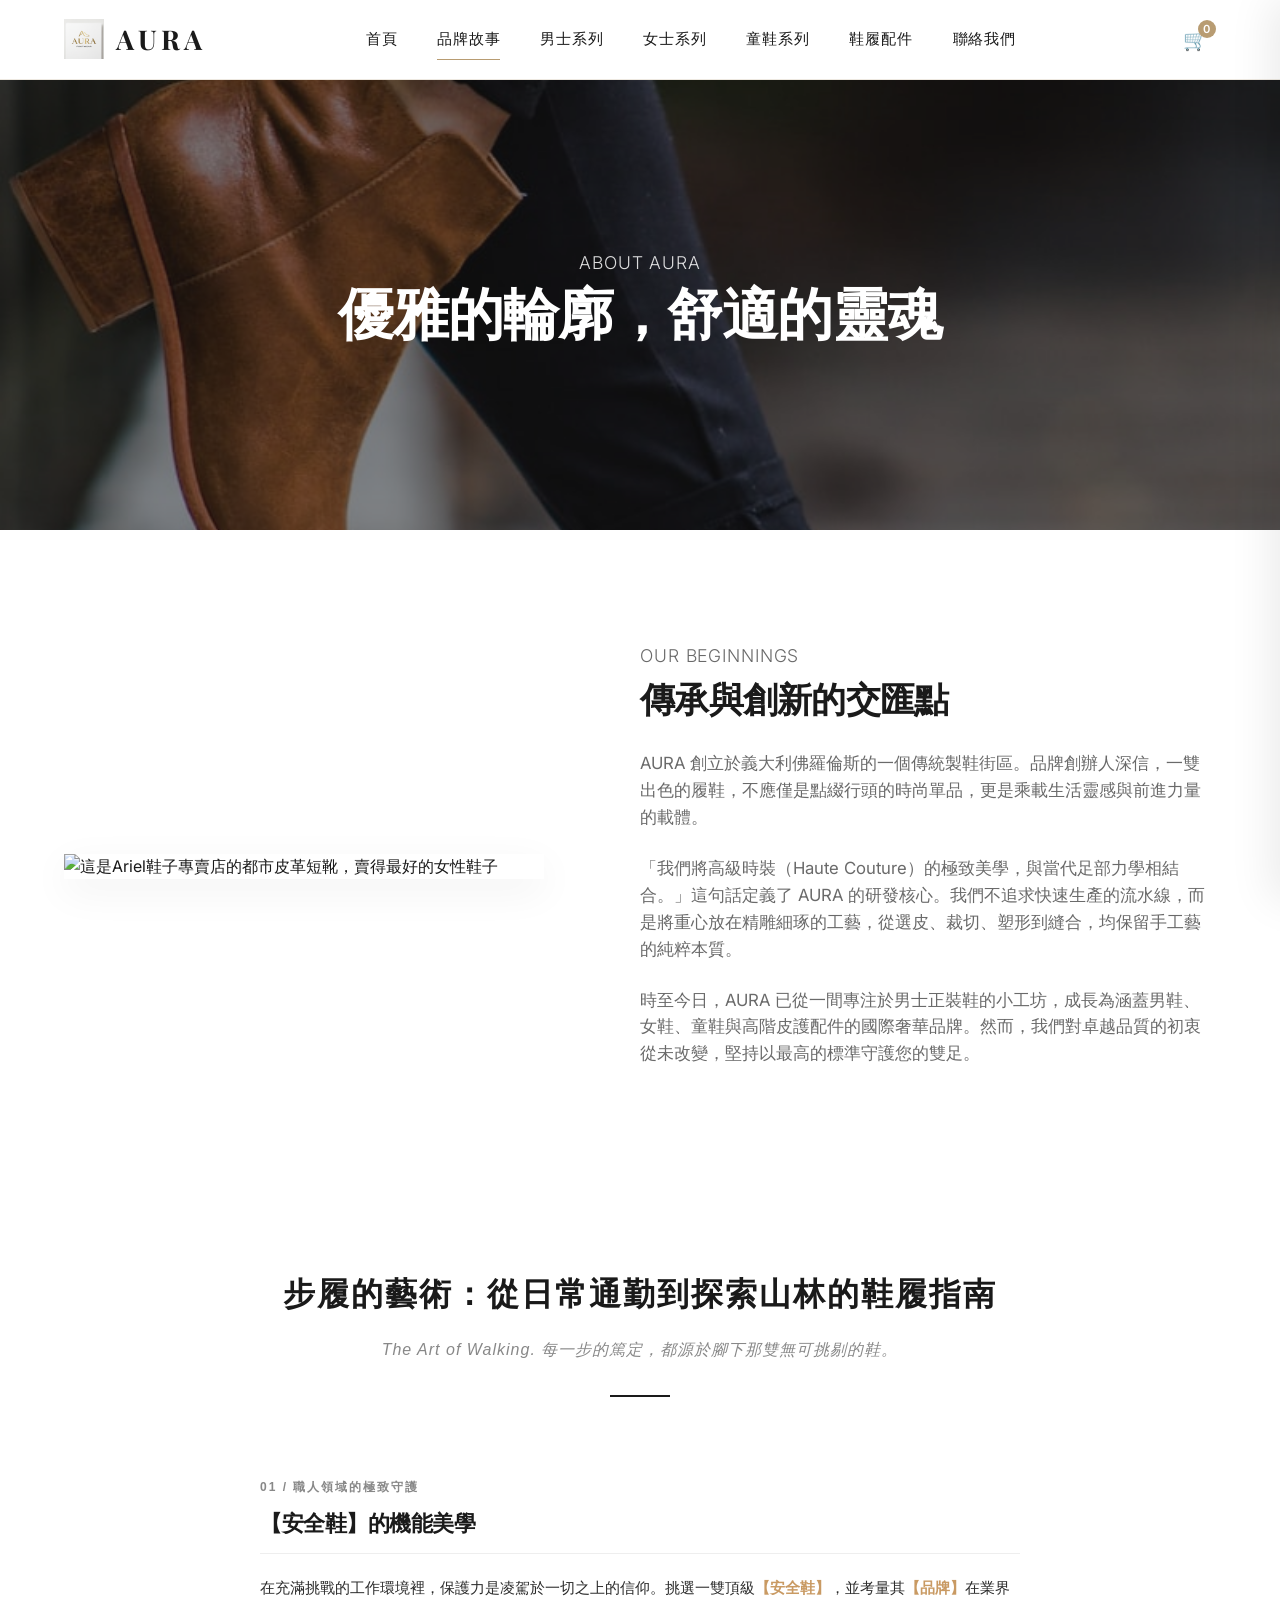
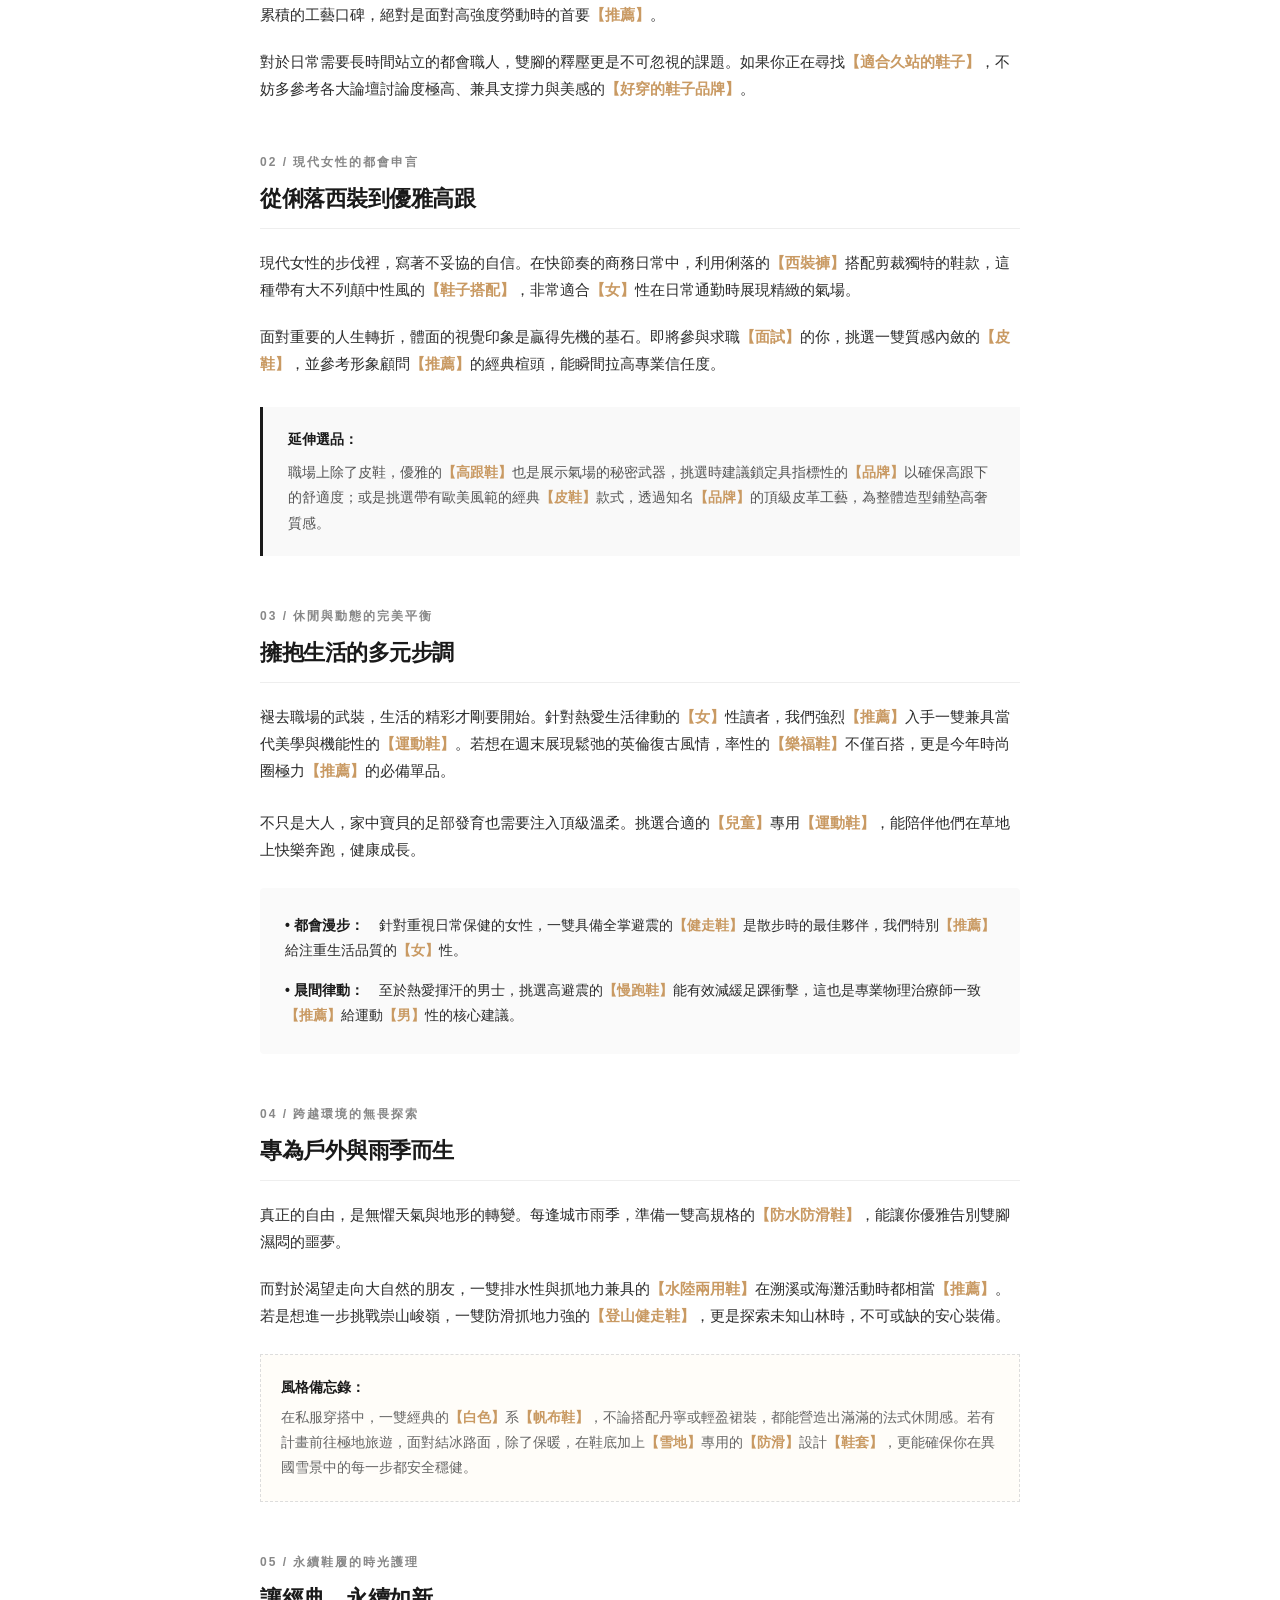
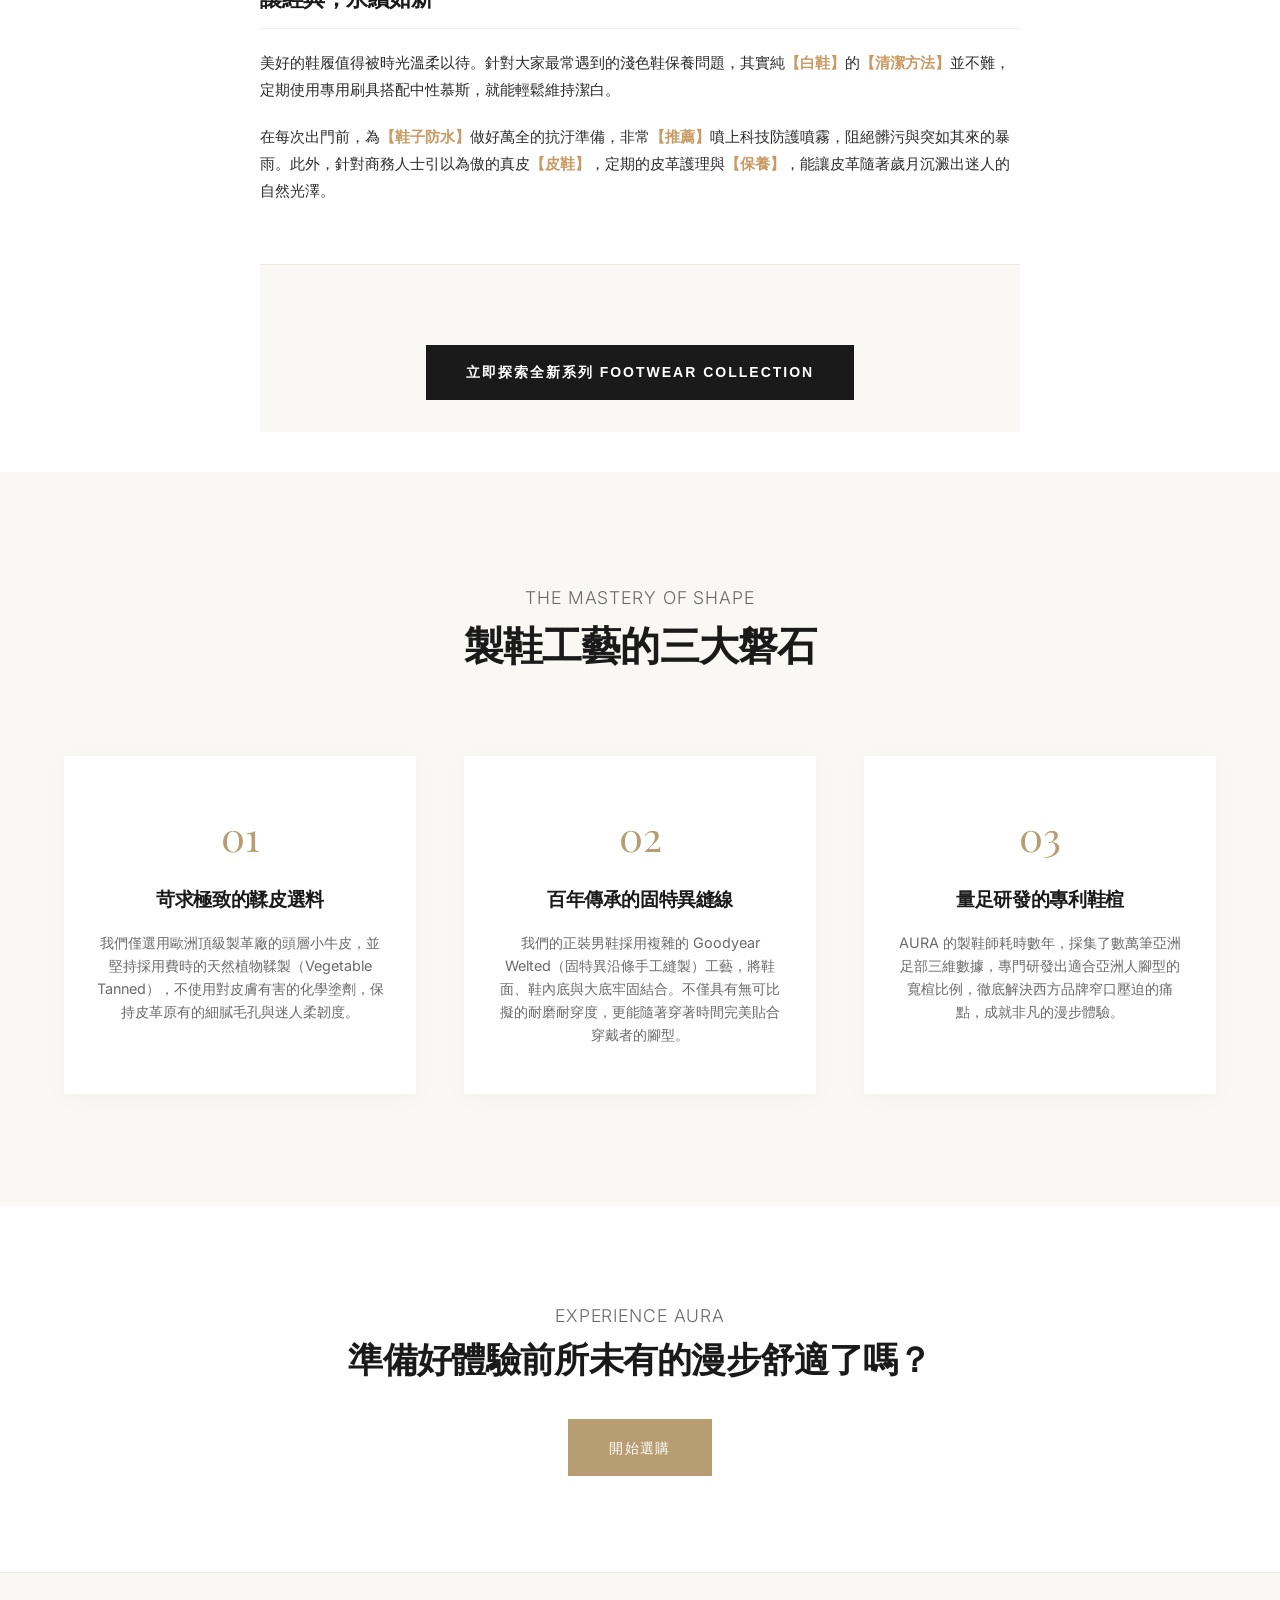
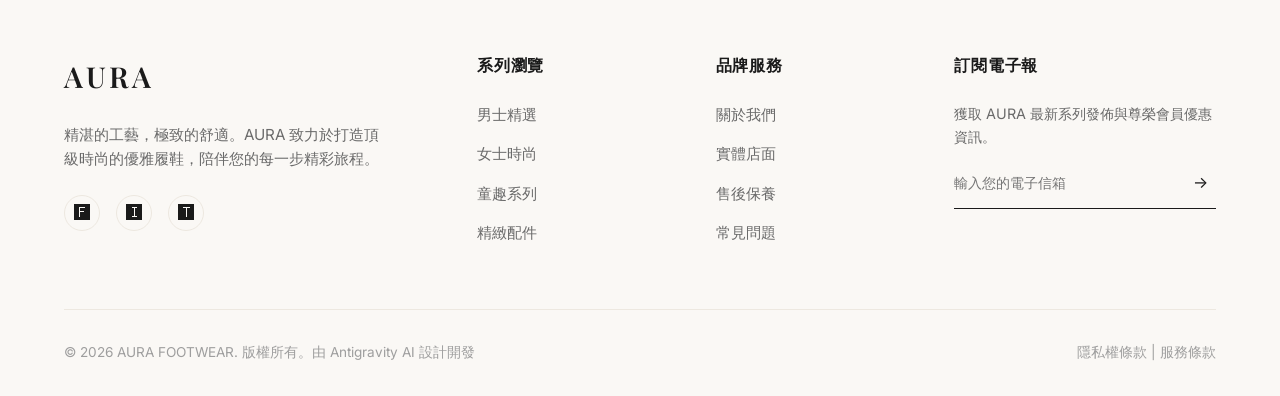
==== commit 43c65509: "Add files via upload" ====
--- a/about.html
+++ b/about.html
@@ -26,7 +26,7 @@
     <section class="section">
       <div class="story-section">
         <div class="story-img">
-          <img src="assets/products/women_2.png" alt="AURA 手工坊工藝">
+          <img src="assets/products/Ariel的鞋子專賣店-都市皮革短靴.png" alt="這是Ariel鞋子專賣店的都市皮革短靴，賣得最好的女性鞋子" title="這是Ariel鞋子專賣店的都市皮革短靴，賣得最好的女性鞋子">
         </div>
         <div class="story-content">
           <span class="subtitle">OUR BEGINNINGS</span>
@@ -43,6 +43,105 @@
         </div>
       </div>
     </section>
+    <article style="max-width: 800px; margin: 0 auto; padding: 40px 20px; font-family: 'Helvetica Neue', Helvetica, Arial, 'PingFang TC', 'Microsoft JhengHei', sans-serif; color: #2c2c2c; line-height: 1.8; background-color: #ffffff;">
+
+  <!-- 主標題區塊 -->
+  <section style="text-align: center; margin-bottom: 60px; padding: 20px 0;">
+    <h1 style="font-size: 32px; font-weight: 700; color: #1a1a1a; letter-spacing: 2px; margin-bottom: 15px;">步履的藝術：從日常通勤到探索山林的鞋履指南</h1>
+    <p style="font-size: 16px; font-style: italic; color: #888888; margin: 0; letter-spacing: 1px;">The Art of Walking. 每一步的篤定，都源於腳下那雙無可挑剔的鞋。</p>
+    <hr style="width: 60px; border: none; border-top: 2px solid #1a1a1a; margin: 30px auto 0 auto;" />
+  </section>
+
+  <!-- 章節 01 -->
+  <section style="margin-bottom: 50px;">
+    <div style="font-size: 12px; font-weight: 600; color: #888888; letter-spacing: 2px; margin-bottom: 5px;">01 / 職人領域的極致守護</div>
+    <h2 style="font-size: 22px; font-weight: 600; color: #1a1a1a; margin-top: 0; margin-bottom: 20px; border-bottom: 1px solid #eeeeee; padding-bottom: 10px;">【安全鞋】的機能美學</h2>
+    <p style="font-size: 15px; margin-bottom: 20px;">
+      在充滿挑戰的工作環境裡，保護力是凌駕於一切之上的信仰。挑選一雙頂級<strong style="color: #c99a63; font-weight: 600;">【安全鞋】</strong>，並考量其<strong style="color: #c99a63; font-weight: 600;">【品牌】</strong>在業界累積的工藝口碑，絕對是面對高強度勞動時的首要<strong style="color: #c99a63; font-weight: 600;">【推薦】</strong>。
+    </p>
+    <p style="font-size: 15px; margin-bottom: 20px;">
+      對於日常需要長時間站立的都會職人，雙腳的釋壓更是不可忽視的課題。如果你正在尋找<strong style="color: #c99a63; font-weight: 600;">【適合久站的鞋子】</strong>，不妨多參考各大論壇討論度極高、兼具支撐力與美感的<strong style="color: #c99a63; font-weight: 600;">【好穿的鞋子品牌】</strong>。
+    </p>
+  </section>
+
+  <!-- 章節 02 -->
+  <section style="margin-bottom: 50px;">
+    <div style="font-size: 12px; font-weight: 600; color: #888888; letter-spacing: 2px; margin-bottom: 5px;">02 / 現代女性的都會申言</div>
+    <h2 style="font-size: 22px; font-weight: 600; color: #1a1a1a; margin-top: 0; margin-bottom: 20px; border-bottom: 1px solid #eeeeee; padding-bottom: 10px;">從俐落西裝到優雅高跟</h2>
+    <p style="font-size: 15px; margin-bottom: 20px;">
+      現代女性的步伐裡，寫著不妥協的自信。在快節奏的商務日常中，利用俐落的<strong style="color: #c99a63; font-weight: 600;">【西裝褲】</strong>搭配剪裁獨特的鞋款，這種帶有大不列顛中性風的<strong style="color: #c99a63; font-weight: 600;">【鞋子搭配】</strong>，非常適合<strong style="color: #c99a63; font-weight: 600;">【女】</strong>性在日常通勤時展現精緻的氣場。
+    </p>
+    <p style="font-size: 15px; margin-bottom: 20px;">
+      面對重要的人生轉折，體面的視覺印象是贏得先機的基石。即將參與求職<strong style="color: #c99a63; font-weight: 600;">【面試】</strong>的你，挑選一雙質感內斂的<strong style="color: #c99a63; font-weight: 600;">【皮鞋】</strong>，並參考形象顧問<strong style="color: #c99a63; font-weight: 600;">【推薦】</strong>的經典楦頭，能瞬間拉高專業信任度。
+    </p>
+    
+    <!-- 高級引言區塊 -->
+    <blockquote style="margin: 30px 0; padding: 20px 25px; border-left: 3px solid #1a1a1a; background-color: #f9f9f9; font-size: 14px; color: #555555;">
+      <span style="display: block; font-weight: 600; color: #1a1a1a; margin-bottom: 8px;">延伸選品：</span>
+      職場上除了皮鞋，優雅的<strong style="color: #c99a63; font-weight: 600;">【高跟鞋】</strong>也是展示氣場的秘密武器，挑選時建議鎖定具指標性的<strong style="color: #c99a63; font-weight: 600;">【品牌】</strong>以確保高跟下的舒適度；或是挑選帶有歐美風範的經典<strong style="color: #c99a63; font-weight: 600;">【皮鞋】</strong>款式，透過知名<strong style="color: #c99a63; font-weight: 600;">【品牌】</strong>的頂級皮革工藝，為整體造型鋪墊高奢質感。
+    </blockquote>
+  </section>
+
+  <!-- 章節 03 -->
+  <section style="margin-bottom: 50px;">
+    <div style="font-size: 12px; font-weight: 600; color: #888888; letter-spacing: 2px; margin-bottom: 5px;">03 / 休閒與動態的完美平衡</div>
+    <h2 style="font-size: 22px; font-weight: 600; color: #1a1a1a; margin-top: 0; margin-bottom: 20px; border-bottom: 1px solid #eeeeee; padding-bottom: 10px;">擁抱生活的多元步調</h2>
+    <p style="font-size: 15px; margin-bottom: 25px;">
+      褪去職場的武裝，生活的精彩才剛要開始。針對熱愛生活律動的<strong style="color: #c99a63; font-weight: 600;">【女】</strong>性讀者，我們強烈<strong style="color: #c99a63; font-weight: 600;">【推薦】</strong>入手一雙兼具當代美學與機能性的<strong style="color: #c99a63; font-weight: 600;">【運動鞋】</strong>。若想在週末展現鬆弛的英倫復古風情，率性的<strong style="color: #c99a63; font-weight: 600;">【樂福鞋】</strong>不僅百搭，更是今年時尚圈極力<strong style="color: #c99a63; font-weight: 600;">【推薦】</strong>的必備單品。
+    </p>
+    <p style="font-size: 15px; margin-bottom: 25px;">
+      不只是大人，家中寶貝的足部發育也需要注入頂級溫柔。挑選合適的<strong style="color: #c99a63; font-weight: 600;">【兒童】</strong>專用<strong style="color: #c99a63; font-weight: 600;">【運動鞋】</strong>，能陪伴他們在草地上快樂奔跑，健康成長。
+    </p>
+    
+    <!-- 條列選單區塊 -->
+    <div style="background-color: #fafafa; padding: 25px; border-radius: 4px;">
+      <div style="margin-bottom: 15px; font-size: 14px;">
+        <span style="font-weight: 600; color: #1a1a1a; display: inline-block; width: 90px;">• 都會漫步：</span>
+        針對重視日常保健的女性，一雙具備全掌避震的<strong style="color: #c99a63; font-weight: 600;">【健走鞋】</strong>是散步時的最佳夥伴，我們特別<strong style="color: #c99a63; font-weight: 600;">【推薦】</strong>給注重生活品質的<strong style="color: #c99a63; font-weight: 600;">【女】</strong>性。
+      </div>
+      <div style="font-size: 14px;">
+        <span style="font-weight: 600; color: #1a1a1a; display: inline-block; width: 90px;">• 晨間律動：</span>
+        至於熱愛揮汗的男士，挑選高避震的<strong style="color: #c99a63; font-weight: 600;">【慢跑鞋】</strong>能有效減緩足踝衝擊，這也是專業物理治療師一致<strong style="color: #c99a63; font-weight: 600;">【推薦】</strong>給運動<strong style="color: #c99a63; font-weight: 600;">【男】</strong>性的核心建議。
+      </div>
+    </div>
+  </section>
+
+  <!-- 章節 04 -->
+  <section style="margin-bottom: 50px;">
+    <div style="font-size: 12px; font-weight: 600; color: #888888; letter-spacing: 2px; margin-bottom: 5px;">04 / 跨越環境的無畏探索</div>
+    <h2 style="font-size: 22px; font-weight: 600; color: #1a1a1a; margin-top: 0; margin-bottom: 20px; border-bottom: 1px solid #eeeeee; padding-bottom: 10px;">專為戶外與雨季而生</h2>
+    <p style="font-size: 15px; margin-bottom: 20px;">
+      真正的自由，是無懼天氣與地形的轉變。每逢城市雨季，準備一雙高規格的<strong style="color: #c99a63; font-weight: 600;">【防水防滑鞋】</strong>，能讓你優雅告別雙腳濕悶的噩夢。
+    </p>
+    <p style="font-size: 15px; margin-bottom: 20px;">
+      而對於渴望走向大自然的朋友，一雙排水性與抓地力兼具的<strong style="color: #c99a63; font-weight: 600;">【水陸兩用鞋】</strong>在溯溪或海灘活動時都相當<strong style="color: #c99a63; font-weight: 600;">【推薦】</strong>。若是想進一步挑戰崇山峻嶺，一雙防滑抓地力強的<strong style="color: #c99a63; font-weight: 600;">【登山健走鞋】</strong>，更是探索未知山林時，不可或缺的安心裝備。
+    </p>
+    
+    <!-- 細緻小提示區塊 -->
+    <div style="margin-top: 25px; padding: 20px; border: 1px dashed #dddddd; font-size: 14px; color: #666666; background-color: #fffdf9;">
+      <span style="font-weight: 600; color: #1a1a1a; display: block; margin-bottom: 5px;">風格備忘錄：</span>
+      在私服穿搭中，一雙經典的<strong style="color: #c99a63; font-weight: 600;">【白色】</strong>系<strong style="color: #c99a63; font-weight: 600;">【帆布鞋】</strong>，不論搭配丹寧或輕盈裙裝，都能營造出滿滿的法式休閒感。若有計畫前往極地旅遊，面對結冰路面，除了保暖，在鞋底加上<strong style="color: #c99a63; font-weight: 600;">【雪地】</strong>專用的<strong style="color: #c99a63; font-weight: 600;">【防滑】</strong>設計<strong style="color: #c99a63; font-weight: 600;">【鞋套】</strong>，更能確保你在異國雪景中的每一步都安全穩健。
+    </div>
+  </section>
+
+  <!-- 章節 05 -->
+  <section style="margin-bottom: 60px;">
+    <div style="font-size: 12px; font-weight: 600; color: #888888; letter-spacing: 2px; margin-bottom: 5px;">05 / 永續鞋履的時光護理</div>
+    <h2 style="font-size: 22px; font-weight: 600; color: #1a1a1a; margin-top: 0; margin-bottom: 20px; border-bottom: 1px solid #eeeeee; padding-bottom: 10px;">讓經典，永續如新</h2>
+    <p style="font-size: 15px; margin-bottom: 20px;">
+      美好的鞋履值得被時光溫柔以待。針對大家最常遇到的淺色鞋保養問題，其實純<strong style="color: #c99a63; font-weight: 600;">【白鞋】</strong>的<strong style="color: #c99a63; font-weight: 600;">【清潔方法】</strong>並不難，定期使用專用刷具搭配中性慕斯，就能輕鬆維持潔白。
+    </p>
+    <p style="font-size: 15px; margin-bottom: 20px;">
+      在每次出門前，為<strong style="color: #c99a63; font-weight: 600;">【鞋子防水】</strong>做好萬全的抗汙準備，非常<strong style="color: #c99a63; font-weight: 600;">【推薦】</strong>噴上科技防護噴霧，阻絕髒污與突如其來的暴雨。此外，針對商務人士引以為傲的真皮<strong style="color: #c99a63; font-weight: 600;">【皮鞋】</strong>，定期的皮革護理與<strong style="color: #c99a63; font-weight: 600;">【保養】</strong>，能讓皮革隨著歲月沉澱出迷人的自然光澤。
+    </p>
+  </section>
+
+  <!-- 頁尾呼籲按鈕 -->
+  <footer style="text-align: center; margin-top: 40px;">
+    <a href="#" style="display: inline-block; background-color: #1a1a1a; color: #ffffff; text-decoration: none; padding: 15px 40px; font-size: 14px; font-weight: 600; letter-spacing: 2px; transition: background-color 0.3s ease;">立即探索全新系列 FOOTWEAR COLLECTION</a>
+  </footer>
+
+</article>
 
     <!-- Craftsmanship Section -->
     <section class="section craftsmanship-section">
